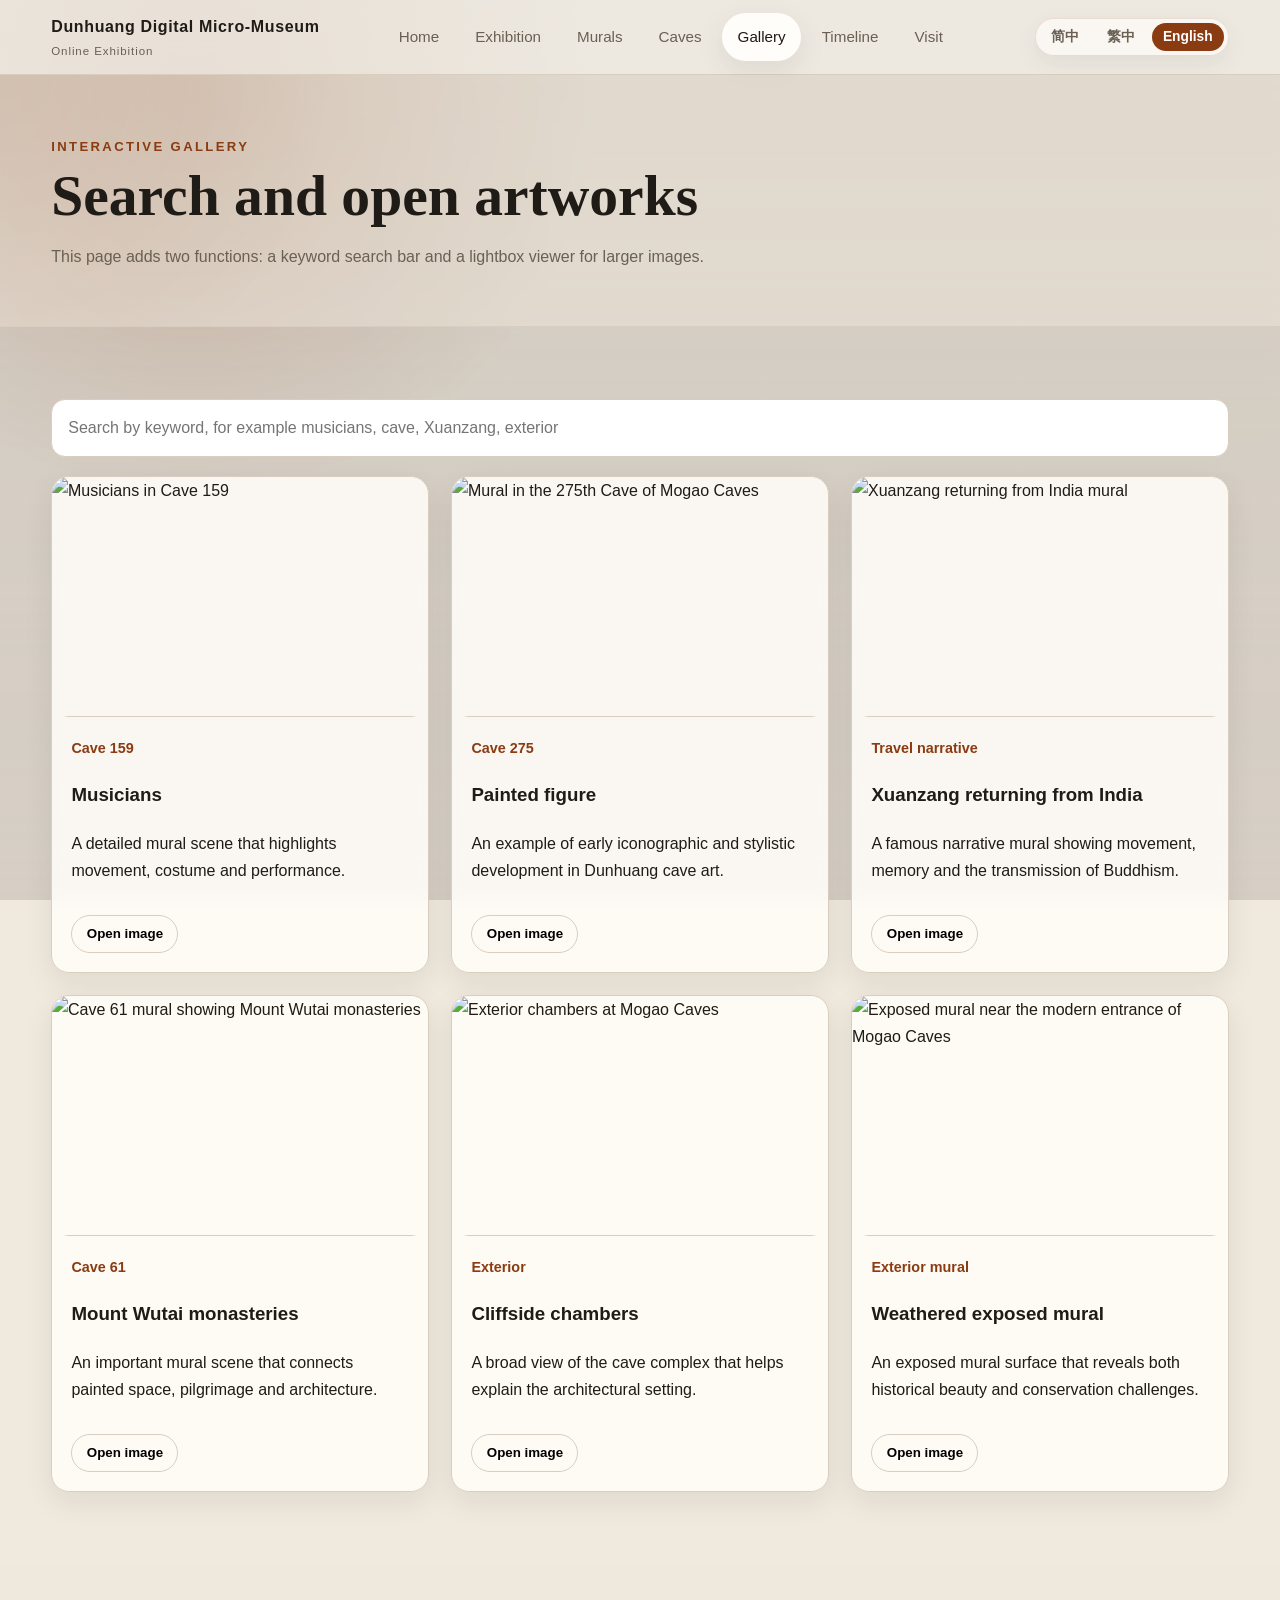
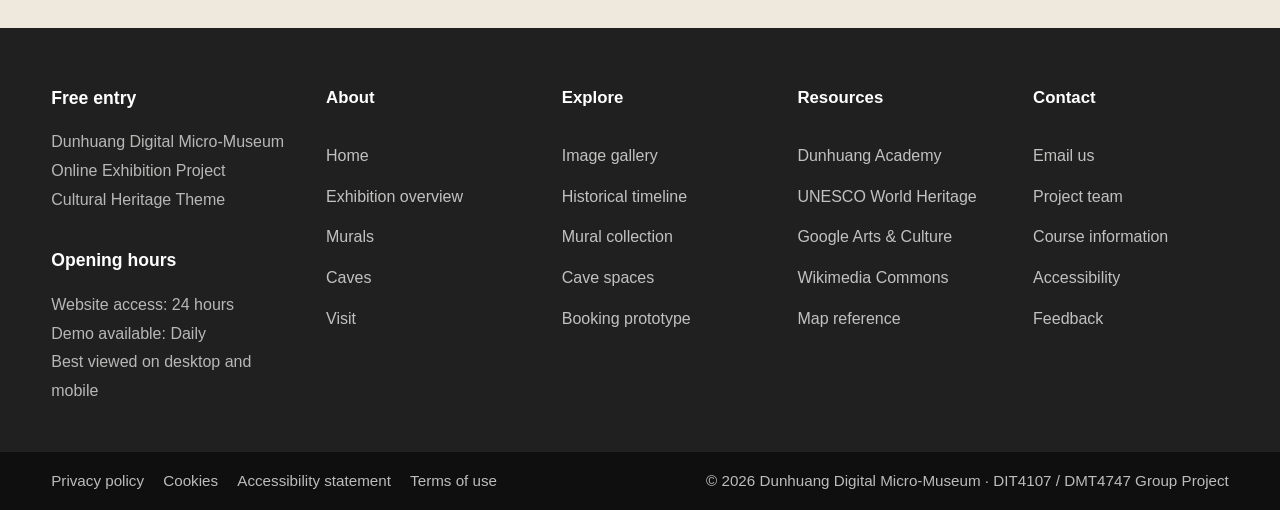
==== gallery.html @ 52dc7000 "Add files via upload" ====
<!DOCTYPE html>
<html lang="en">
<head>
  <meta charset="UTF-8">
  <meta name="viewport" content="width=device-width, initial-scale=1.0">
  <title>Gallery | Dunhuang Digital Micro-Museum</title>
  <meta name="description" content="Searchable Dunhuang image gallery with lightbox viewer.">
  <link rel="stylesheet" href="styles.css">
</head>
<body class="page-gallery page-blur-bg">
  <header class="site-header"><div class="container header-inner"><a class="brand" href="index.html">Dunhuang Digital Micro-Museum<small>Online Exhibition</small></a><button class="nav-toggle" aria-label="Open menu">☰</button><nav class="site-nav" aria-label="Main navigation"><a href="index.html">Home</a><a href="exhibition.html">Exhibition</a><a href="murals.html">Murals</a><a href="caves.html">Caves</a><a href="gallery.html">Gallery</a><a href="timeline.html">Timeline</a><a href="visit.html">Visit</a></nav></div></header>

  <main>
    <section class="page-hero">
      <div class="container">
        <div class="kicker">Interactive Gallery</div>
        <h1>Search and open artworks</h1>
        <p>This page adds two functions: a keyword search bar and a lightbox viewer for larger images.</p>
      </div>
    </section>

    <section class="section">
      <div class="container">
        <div class="search-bar reveal">
          <input id="gallery-search" type="text" placeholder="Search by keyword, for example musicians, cave, Xuanzang, exterior">
        </div>

        <div class="gallery-grid">
          <article class="gallery-item reveal" data-search="musicians cave 159 mural painting music figures dunhuang">
            <img class="real-photo" src="https://commons.wikimedia.org/wiki/Special:FilePath/Mogao%20Caves,%20cave%20159%20musicians.jpg" alt="Musicians in Cave 159">
            <div class="gallery-body">
              <div class="gallery-meta">Cave 159</div>
              <h3>Musicians</h3>
              <p>A detailed mural scene that highlights movement, costume and performance.</p>
              <button class="small-btn" data-modal-img="https://commons.wikimedia.org/wiki/Special:FilePath/Mogao%20Caves,%20cave%20159%20musicians.jpg" data-modal-alt="Musicians in Mogao Cave 159" data-modal-caption="Mogao Caves, Cave 159 musicians">Open image</button>
            </div>
          </article>

          <article class="gallery-item reveal" data-search="275 cave mural painting colour figure dunhuang">
            <img class="real-photo" src="https://commons.wikimedia.org/wiki/Special:FilePath/Mural%20in%20275th%20Cave%20of%20Mogao%20Caves.png" alt="Mural in the 275th Cave of Mogao Caves">
            <div class="gallery-body">
              <div class="gallery-meta">Cave 275</div>
              <h3>Painted figure</h3>
              <p>An example of early iconographic and stylistic development in Dunhuang cave art.</p>
              <button class="small-btn" data-modal-img="https://commons.wikimedia.org/wiki/Special:FilePath/Mural%20in%20275th%20Cave%20of%20Mogao%20Caves.png" data-modal-alt="Mural in the 275th Cave of Mogao Caves" data-modal-caption="Mural in the 275th Cave of Mogao Caves">Open image</button>
            </div>
          </article>

          <article class="gallery-item reveal" data-search="xuanzang travel india cave mural story dunhuang">
            <img class="real-photo" src="https://commons.wikimedia.org/wiki/Special:FilePath/Eighth%20century%20Dunhuang%20cave%20mural%20depicting%20Xuanzang%20returning%20from%20India.jpg" alt="Xuanzang returning from India mural">
            <div class="gallery-body">
              <div class="gallery-meta">Travel narrative</div>
              <h3>Xuanzang returning from India</h3>
              <p>A famous narrative mural showing movement, memory and the transmission of Buddhism.</p>
              <button class="small-btn" data-modal-img="https://commons.wikimedia.org/wiki/Special:FilePath/Eighth%20century%20Dunhuang%20cave%20mural%20depicting%20Xuanzang%20returning%20from%20India.jpg" data-modal-alt="Eighth-century Dunhuang cave mural depicting Xuanzang returning from India" data-modal-caption="Eighth-century mural of Xuanzang returning from India">Open image</button>
            </div>
          </article>

          <article class="gallery-item reveal" data-search="cave 61 wutai monasteries architecture mount wutai">
            <img class="real-photo" src="https://commons.wikimedia.org/wiki/Special:FilePath/Mogao%20Cave%2061,%20painting%20of%20Mount%20Wutai%20monasteries.jpg" alt="Cave 61 mural showing Mount Wutai monasteries">
            <div class="gallery-body">
              <div class="gallery-meta">Cave 61</div>
              <h3>Mount Wutai monasteries</h3>
              <p>An important mural scene that connects painted space, pilgrimage and architecture.</p>
              <button class="small-btn" data-modal-img="https://commons.wikimedia.org/wiki/Special:FilePath/Mogao%20Cave%2061,%20painting%20of%20Mount%20Wutai%20monasteries.jpg" data-modal-alt="Mogao Cave 61 painting of Mount Wutai monasteries" data-modal-caption="Cave 61 mural: Mount Wutai monasteries">Open image</button>
            </div>
          </article>

          <article class="gallery-item reveal" data-search="exterior cliff chambers facade mogao caves">
            <img class="real-photo" src="https://commons.wikimedia.org/wiki/Special:FilePath/Mogao%20Caves%20Exterior%20And%20Chambers.jpeg" alt="Exterior chambers at Mogao Caves">
            <div class="gallery-body">
              <div class="gallery-meta">Exterior</div>
              <h3>Cliffside chambers</h3>
              <p>A broad view of the cave complex that helps explain the architectural setting.</p>
              <button class="small-btn" data-modal-img="https://commons.wikimedia.org/wiki/Special:FilePath/Mogao%20Caves%20Exterior%20And%20Chambers.jpeg" data-modal-alt="Mogao Caves Exterior And Chambers" data-modal-caption="Mogao Caves exterior and chambers">Open image</button>
            </div>
          </article>

          <article class="gallery-item reveal" data-search="exposed mural exterior weathered painting entrance">
            <img class="real-photo" src="https://commons.wikimedia.org/wiki/Special:FilePath/Mural%20-%20Mogao%20Caves,%20Dunhuang.jpg" alt="Exposed mural near the modern entrance of Mogao Caves">
            <div class="gallery-body">
              <div class="gallery-meta">Exterior mural</div>
              <h3>Weathered exposed mural</h3>
              <p>An exposed mural surface that reveals both historical beauty and conservation challenges.</p>
              <button class="small-btn" data-modal-img="https://commons.wikimedia.org/wiki/Special:FilePath/Mural%20-%20Mogao%20Caves,%20Dunhuang.jpg" data-modal-alt="Exposed mural near the modern entrance of Mogao Caves" data-modal-caption="Exposed mural near the modern entrance">Open image</button>
            </div>
          </article>
        </div>
      </div>
    </section>
  </main>

  <div class="lightbox" id="lightbox">
    <button class="lightbox-close" id="lightbox-close" aria-label="Close image">×</button>
    <div class="lightbox-inner">
      <img id="lightbox-img" src="" alt="Expanded artwork view">
      <div class="lightbox-caption" id="lightbox-caption"></div>
    </div>
  </div>

  <footer class="mega-footer"><div class="container mega-footer-grid"><div class="footer-info"><div class="footer-block"><h3>Free entry</h3><p>Dunhuang Digital Micro-Museum<br>Online Exhibition Project<br>Cultural Heritage Theme</p></div><div class="footer-block"><h3>Opening hours</h3><p>Website access: 24 hours<br>Demo available: Daily<br>Best viewed on desktop and mobile</p></div></div><div class="footer-column"><h4>About</h4><a href="index.html">Home</a><a href="exhibition.html">Exhibition overview</a><a href="murals.html">Murals</a><a href="caves.html">Caves</a><a href="visit.html">Visit</a></div><div class="footer-column"><h4>Explore</h4><a href="gallery.html">Image gallery</a><a href="timeline.html">Historical timeline</a><a href="murals.html">Mural collection</a><a href="caves.html">Cave spaces</a><a href="visit.html">Booking prototype</a></div><div class="footer-column"><h4>Resources</h4><a href="https://www.dha.ac.cn/" target="_blank" rel="noopener">Dunhuang Academy</a><a href="https://whc.unesco.org/en/list/440/" target="_blank" rel="noopener">UNESCO World Heritage</a><a href="https://artsandculture.google.com/" target="_blank" rel="noopener">Google Arts &amp; Culture</a><a href="https://commons.wikimedia.org/wiki/Mogao_Caves" target="_blank" rel="noopener">Wikimedia Commons</a><a href="https://www.google.com/maps" target="_blank" rel="noopener">Map reference</a></div><div class="footer-column"><h4>Contact</h4><a href="mailto:yourname@example.com">Email us</a><a href="#">Project team</a><a href="#">Course information</a><a href="#">Accessibility</a><a href="#">Feedback</a></div></div><div class="footer-bottom"><div class="container footer-bottom-inner"><div class="footer-bottom-links"><a href="#">Privacy policy</a><a href="#">Cookies</a><a href="#">Accessibility statement</a><a href="#">Terms of use</a></div><p>© 2026 Dunhuang Digital Micro-Museum · DIT4107 / DMT4747 Group Project</p></div></div></footer>

  <script src="main.js"></script>
</body>
</html>
---- styles.css ----
:root {
  --bg: #f5f1ea;
  --bg-soft: #efe8dc;
  --paper: #fffdf9;
  --text: #1f1b16;
  --muted: #6a6054;
  --line: #d8cdbf;
  --accent: #8a3b12;
  --accent-dark: #5e240b;
  --shadow: 0 10px 30px rgba(31, 27, 22, 0.08);
  --radius: 18px;
  --max: 1240px;
}

* { box-sizing: border-box; }
html { scroll-behavior: smooth; }
body {
  margin: 0;
  font-family: "Segoe UI", Arial, sans-serif;
  background: var(--bg);
  color: var(--text);
  line-height: 1.7;
}
img { max-width: 100%; display: block; }
a { color: inherit; text-decoration: none; }
.container { width: min(92%, var(--max)); margin: 0 auto; }
.kicker {
  text-transform: uppercase;
  letter-spacing: 0.18em;
  font-size: 0.82rem;
  color: var(--accent);
  font-weight: 700;
}
.section-title {
  margin: 0.4rem 0 1rem;
  font-size: clamp(1.8rem, 3.2vw, 2.8rem);
  line-height: 1.15;
  font-family: Georgia, "Times New Roman", serif;
}
.section-text { color: var(--muted); max-width: 760px; }

.site-header {
  position: sticky; top: 0; z-index: 1000;
  background: rgba(245, 241, 234, 0.94);
  backdrop-filter: blur(10px);
  border-bottom: 1px solid var(--line);
}
.header-inner {
  min-height: 74px; display: flex; align-items: center; justify-content: space-between; gap: 1rem;
}
.brand { font-weight: 700; letter-spacing: 0.04em; }
.brand small {
  display: block; color: var(--muted); font-weight: 500; letter-spacing: 0.08em; font-size: 0.72rem; margin-top: 0.1rem;
}
.nav-toggle {
  display: none; background: var(--paper); border: 1px solid var(--line); border-radius: 10px; padding: 0.6rem 0.75rem; cursor: pointer;
}
.site-nav { display: flex; align-items: center; gap: 0.35rem; flex-wrap: wrap; }
.site-nav a {
  padding: 0.72rem 0.95rem; border-radius: 999px; color: var(--muted); transition: 0.25s ease; font-size: 0.95rem;
}
.site-nav a:hover,
.site-nav a:focus,
.site-nav a.active { background: var(--paper); color: var(--text); box-shadow: var(--shadow); }

.hero {
  padding: 4.6rem 0 4rem;
  background: radial-gradient(circle at top right, rgba(138, 59, 18, 0.12), transparent 24%), linear-gradient(135deg, #f8f4ed 0%, #efe3d1 45%, #e5d2bf 100%);
  border-bottom: 1px solid var(--line);
}
.hero-grid { display: grid; grid-template-columns: 1.1fr 0.9fr; gap: 2rem; align-items: center; }
.hero-copy h1 {
  margin: 0.6rem 0 1rem; font-size: clamp(2.4rem, 5vw, 4.1rem); line-height: 1.02; font-family: Georgia, "Times New Roman", serif;
}
.hero-copy p { color: var(--muted); max-width: 700px; font-size: 1.06rem; }
.hero-actions { display: flex; flex-wrap: wrap; gap: 1rem; margin-top: 2rem; }
.btn {
  display: inline-flex; align-items: center; justify-content: center; padding: 0.92rem 1.35rem; border-radius: 999px; font-weight: 700; border: 1px solid transparent; transition: 0.25s ease; cursor: pointer;
}
.btn-primary { background: var(--accent); color: #fff; }
.btn-primary:hover, .btn-primary:focus { background: var(--accent-dark); transform: translateY(-2px); }
.btn-secondary { background: transparent; border-color: var(--text); }
.btn-secondary:hover, .btn-secondary:focus { background: var(--text); color: #fff; }
.hero-media {
  display: grid; gap: 1rem;
}
.hero-photo-card {
  background: var(--paper); border: 1px solid var(--line); border-radius: 24px; overflow: hidden; box-shadow: var(--shadow);
}
.hero-photo-card img { width: 100%; height: 460px; object-fit: cover; }
.hero-caption {
  padding: 0.95rem 1.1rem; color: var(--muted); font-size: 0.95rem; border-top: 1px solid var(--line);
}
.hero-mini-grid { display: grid; grid-template-columns: 1fr 1fr; gap: 1rem; }
.hero-mini-grid img { width: 100%; height: 160px; object-fit: cover; border-radius: 18px; border: 1px solid var(--line); box-shadow: var(--shadow); }

.page-hero {
  padding: 3.8rem 0 2.5rem;
  background: radial-gradient(circle at top left, rgba(138, 59, 18, 0.08), transparent 22%), var(--bg-soft);
  border-bottom: 1px solid var(--line);
}
.page-hero h1 {
  margin: 0.4rem 0 0.8rem; font-size: clamp(2.2rem, 4.6vw, 3.6rem); font-family: Georgia, "Times New Roman", serif; line-height: 1.08;
}
.page-hero p { max-width: 760px; color: var(--muted); }

.section { padding: 4.5rem 0; }
.card-grid { display: grid; grid-template-columns: repeat(3, 1fr); gap: 1.4rem; margin-top: 2rem; }
.museum-card {
  background: var(--paper); border: 1px solid var(--line); border-radius: var(--radius); overflow: hidden; box-shadow: var(--shadow); transition: 0.25s ease;
}
.museum-card:hover, .museum-card:focus-within { transform: translateY(-6px); }
.card-body { padding: 1.35rem; }
.card-body h3 { margin: 0 0 0.5rem; font-size: 1.3rem; font-family: Georgia, "Times New Roman", serif; }
.card-body p { margin: 0 0 1rem; color: var(--muted); }
.card-link { color: var(--accent); font-weight: 700; }
.real-photo {
  width: 100%; height: 240px; object-fit: cover; border-bottom: 1px solid var(--line);
}
.real-photo.tall { height: 320px; }

.editorial-grid { display: grid; grid-template-columns: 1fr 1fr; gap: 2rem; align-items: start; }
.panel {
  background: var(--paper); border: 1px solid var(--line); border-radius: var(--radius); padding: 1.5rem; box-shadow: var(--shadow);
}
.panel ul { margin: 1rem 0 0; padding-left: 1.1rem; }
.panel li { margin-bottom: 0.7rem; color: var(--muted); }
.panel-center {
  max-width: 900px;
  margin: 0 auto;
  text-align: center;
  padding: 2rem 2.5rem;
}

.panel-center .section-text {
  margin: 0 auto;
  max-width: 700px;
}
.feature-list { display: grid; grid-template-columns: repeat(2, 1fr); gap: 1rem; margin-top: 1.5rem; }
.feature-item { background: var(--paper); border: 1px solid var(--line); border-radius: 16px; padding: 1.2rem; }
.feature-item strong { display: block; margin-bottom: 0.4rem; }

.filter-bar, .tab-bar {
  display: flex; flex-wrap: wrap; gap: 0.8rem; margin: 1.2rem 0 2rem;
}
.filter-btn, .tab-btn {
  padding: 0.7rem 1rem; border-radius: 999px; border: 1px solid var(--line); background: var(--paper); cursor: pointer; font-weight: 700; transition: 0.25s ease;
}
.filter-btn:hover, .filter-btn:focus, .filter-btn.active,
.tab-btn:hover, .tab-btn:focus, .tab-btn.active {
  background: var(--accent); color: #fff; border-color: var(--accent);
}
.gallery-grid {
  display: grid; grid-template-columns: repeat(3, 1fr); gap: 1.4rem;
}
.gallery-item {
  background: var(--paper); border: 1px solid var(--line); border-radius: var(--radius); overflow: hidden; box-shadow: var(--shadow); transition: 0.25s ease;
}
.gallery-item.hide { display: none; }
.gallery-body { padding: 1.2rem; }
.gallery-meta { font-size: 0.9rem; color: var(--accent); font-weight: 700; }
.image-credit {
  margin-top: 0.7rem; font-size: 0.85rem; color: var(--muted);
}
.small-btn {
  display: inline-flex; margin-top: 0.9rem; padding: 0.65rem 0.9rem; border-radius: 999px; border: 1px solid var(--line); font-weight: 700; background: transparent; cursor: pointer;
}
.small-btn:hover, .small-btn:focus { background: var(--accent); color: #fff; border-color: var(--accent); }

.timeline {
  position: relative; margin-top: 2rem; padding-left: 1.5rem;
}
.timeline::before {
  content: ""; position: absolute; left: 0.35rem; top: 0; bottom: 0; width: 2px; background: var(--line);
}
.timeline-item {
  position: relative; margin-bottom: 1.5rem; background: var(--paper); border: 1px solid var(--line); border-radius: 16px; padding: 1rem 1rem 1rem 1.2rem; box-shadow: var(--shadow);
}
.timeline-item::before {
  content: ""; position: absolute; left: -1.42rem; top: 1.1rem; width: 14px; height: 14px; border-radius: 50%; background: var(--accent); border: 3px solid var(--bg);
}
.timeline-item h3 { margin: 0 0 0.45rem; font-size: 1.2rem; }
.timeline-item p { margin: 0; color: var(--muted); }
.timeline-card.hide { display: none; }

.schedule-grid { display: grid; grid-template-columns: repeat(2, 1fr); gap: 1.2rem; margin-top: 1.5rem; }
.schedule-card {
  background: var(--paper); border: 1px solid var(--line); border-radius: 18px; padding: 1.2rem; box-shadow: var(--shadow);
}
.schedule-card h3 { margin-top: 0; margin-bottom: 0.45rem; }
.schedule-card p { margin: 0.35rem 0; color: var(--muted); }

.visit-layout { display: grid; grid-template-columns: 1fr 1fr; gap: 1.5rem; margin-top: 2rem; }
.form-card, .info-card {
  background: var(--paper); border: 1px solid var(--line); border-radius: 20px; padding: 1.5rem; box-shadow: var(--shadow);
}
.form-grid { display: grid; gap: 1rem; }
.form-row { display: grid; gap: 0.45rem; }
.form-row label { font-weight: 700; }
.form-row input, .form-row select, .form-row textarea {
  width: 100%; padding: 0.9rem 1rem; border: 1px solid var(--line); border-radius: 14px; background: #fff; font: inherit;
}
.form-row input:focus, .form-row select:focus, .form-row textarea:focus {
  outline: none; border-color: var(--accent); box-shadow: 0 0 0 3px rgba(138, 59, 18, 0.12);
}
.form-note { font-size: 0.92rem; color: var(--muted); }
.form-status {
  margin-top: 1rem; padding: 0.85rem 1rem; border-radius: 14px; display: none;
}
.form-status.show { display: block; background: #efe9df; color: var(--accent-dark); border: 1px solid var(--line); }
.sub-panel {
  margin-top: 1.5rem; padding: 1rem 1.1rem; border-radius: 16px; background: var(--bg-soft); border: 1px solid var(--line);
}
.sub-panel h3 { margin-top: 0; margin-bottom: 0.5rem; font-family: Georgia, "Times New Roman", serif; }
.sub-panel p { margin: 0; color: var(--muted); }

.search-bar {
  display: flex; gap: 0.8rem; margin-bottom: 1.2rem; flex-wrap: wrap;
}
.search-bar input {
  flex: 1 1 260px; padding: 0.9rem 1rem; border: 1px solid var(--line); border-radius: 14px; background: #fff; font: inherit;
}
.search-bar input:focus {
  outline: none; border-color: var(--accent); box-shadow: 0 0 0 3px rgba(138, 59, 18, 0.12);
}

.lightbox {
  position: fixed; inset: 0; background: rgba(15, 15, 15, 0.88); display: none; align-items: center; justify-content: center; padding: 2rem; z-index: 2000;
}
.lightbox.show { display: flex; }
.lightbox-inner {
  max-width: 980px; width: 100%; background: #111; border-radius: 18px; overflow: hidden; box-shadow: 0 24px 60px rgba(0,0,0,0.35);
}
.lightbox img { width: 100%; max-height: 70vh; object-fit: contain; background: #111; }
.lightbox-caption {
  padding: 1rem 1.2rem; color: rgba(255,255,255,0.86); background: #181818;
}
.lightbox-close {
  position: absolute; top: 1rem; right: 1rem; border: 0; background: #fff; color: #111; width: 42px; height: 42px; border-radius: 50%; font-size: 1.2rem; cursor: pointer;
}

.reveal { opacity: 0; transform: translateY(30px); transition: 0.7s ease; }
.reveal.show { opacity: 1; transform: translateY(0); }
@keyframes floatCard { 0%,100% { transform: translateY(0); } 50% { transform: translateY(-8px); } }

.mega-footer {
  margin-top: 4rem; background: #181818; color: #f4f1ea;
}
.mega-footer a { color: rgba(255, 255, 255, 0.72); text-decoration: none; transition: 0.25s ease; }
.mega-footer a:hover, .mega-footer a:focus { color: #ffffff; }
.mega-footer-grid {
  display: grid; grid-template-columns: 1.2fr 1fr 1fr 1fr 1fr; gap: 2.5rem; padding: 3.5rem 0 2.8rem;
}
.footer-info { display: grid; gap: 2rem; }
.footer-block h3 { margin: 0 0 0.9rem; font-size: 1.1rem; color: #ffffff; font-weight: 700; }
.footer-block p { margin: 0; color: rgba(255, 255, 255, 0.68); line-height: 1.8; }
.footer-column h4 { margin: 0 0 1rem; font-size: 1.05rem; color: #ffffff; font-weight: 700; }
.footer-column { display: flex; flex-direction: column; gap: 0.85rem; }
.footer-bottom { border-top: 1px solid rgba(255, 255, 255, 0.08); background: #0f0f0f; }
.footer-bottom-inner { display: flex; justify-content: space-between; align-items: center; gap: 1rem; padding: 1rem 0; flex-wrap: wrap; }
.footer-bottom-links { display: flex; flex-wrap: wrap; gap: 1.2rem; }
.footer-bottom-links a, .footer-bottom p { color: rgba(255, 255, 255, 0.72); font-size: 0.95rem; }
.footer-bottom p { margin: 0; }

@media (max-width: 1100px) {
  .mega-footer-grid,
  .hero-grid,
  .editorial-grid,
  .visit-layout,
  .schedule-grid,
  .card-grid,
  .gallery-grid,
  .feature-list,
  .hero-mini-grid {
    grid-template-columns: 1fr;
  }
}

@media (max-width: 760px) {
  .nav-toggle { display: inline-flex; }
  .site-nav {
    position: absolute; top: 74px; left: 4%; right: 4%; display: none; flex-direction: column; align-items: stretch; padding: 0.8rem; background: var(--paper); border: 1px solid var(--line); border-radius: 18px; box-shadow: var(--shadow);
  }
  .site-nav.open { display: flex; }
  .site-nav a { border-radius: 12px; }
  .hero-copy h1 { font-size: 2.6rem; }
  .section { padding: 3.5rem 0; }
}

@media (max-width: 680px) {
  .mega-footer-grid { grid-template-columns: 1fr; gap: 2rem; }
  .footer-bottom-inner { flex-direction: column; align-items: flex-start; }
}
.showcase-dark {
  background: #050505;
  color: #fff;
  border-top: 1px solid rgba(255,255,255,0.08);
  border-bottom: 1px solid rgba(255,255,255,0.08);
}

.showcase-header {
  display: flex;
  justify-content: space-between;
  align-items: end;
  gap: 1rem;
  margin-bottom: 1.6rem;
}

.showcase-header h2 {
  margin: 0;
  font-size: clamp(2rem, 4vw, 3.2rem);
  line-height: 1.05;
  color: #fff;
  font-family: Georgia, "Times New Roman", serif;
}

.showcase-header a {
  color: rgba(255,255,255,0.88);
  font-weight: 700;
}

.bm-feature-stack {
  display: grid;
  gap: 1.25rem;
}

.bm-small-row {
  display: grid;
  grid-template-columns: 1fr 1fr;
  gap: 1.25rem;
}

.bm-card {
  display: grid;
  overflow: hidden;
  border: 1px solid rgba(255,255,255,0.12);
  background: #111;
  box-shadow: 0 20px 40px rgba(0,0,0,0.22);
}

.bm-card-large {
  grid-template-columns: 1.05fr 0.95fr;
  min-height: 360px;
}

.bm-card-small {
  grid-template-columns: 0.92fr 1.08fr;
  min-height: 240px;
}

.bm-card-copy {
  position: relative;
  padding: 2rem;
  display: flex;
  flex-direction: column;
  justify-content: space-between;
  gap: 1rem;
  background: linear-gradient(135deg, #b79261 0%, #c59f6a 100%);
  color: #171412;
  transition: background 0.35s ease, color 0.35s ease;
}

.bm-copy-dark {
  background: linear-gradient(135deg, #171717 0%, #202020 100%);
  color: #f2eee8;
}

.bm-card:hover .bm-card-copy,
.bm-card:focus-within .bm-card-copy {
  background: linear-gradient(135deg, #151515 0%, #232323 100%);
  color: #ecd7b8;
}

.bm-card-type {
  margin-bottom: 0.9rem;
  font-size: 0.8rem;
  letter-spacing: 0.14em;
  text-transform: uppercase;
  font-weight: 700;
}

.bm-card-title {
  margin: 0;
  font-size: clamp(1.8rem, 3.2vw, 3rem);
  line-height: 1.02;
  font-family: Georgia, "Times New Roman", serif;
}

.bm-card-small .bm-card-title {
  font-size: clamp(1.45rem, 2.4vw, 2.1rem);
}

.bm-card-copy p {
  margin: 0.95rem 0 0;
  max-width: 34rem;
  line-height: 1.7;
}

.bm-card-bottom {
  display: flex;
  justify-content: flex-start;
  align-items: end;
  gap: 1rem;
}

.bm-card-link {
  font-weight: 700;
}


.bm-card-image {
  position: relative;
  overflow: hidden;
  min-height: 100%;
}

.bm-card-image::after {
  content: "";
  position: absolute;
  inset: 0;
  background: linear-gradient(90deg, rgba(0,0,0,0.18), transparent 22%);
  pointer-events: none;
}

.bm-card-image img {
  width: 100%;
  height: 100%;
  object-fit: cover;
  transition: transform 0.7s ease, filter 0.35s ease;
}

.bm-card:hover .bm-card-image img,
.bm-card:focus-within .bm-card-image img {
  transform: scale(1.02);
  filter: saturate(1.02) contrast(1.02);
}

@media (max-width: 1100px) {
  .bm-card-large,
  .bm-card-small,
  .bm-small-row {
    grid-template-columns: 1fr;
  }

  .bm-card-large,
  .bm-card-small {
    min-height: auto;
  }
}

@media (max-width: 760px) {
  .showcase-header {
    flex-direction: column;
    align-items: flex-start;
  }

  .bm-card-copy {
    padding: 1.4rem;
  }

  .bm-card-badge {
    min-width: 72px;
    min-height: 72px;
    font-size: 0.75rem;
  }
}
.photo-feature-card {
  background: var(--paper);
  border: 1px solid var(--line);
  border-radius: 26px;
  overflow: hidden;
  box-shadow: var(--shadow);
  transition: transform 0.3s ease, box-shadow 0.3s ease;
}

.photo-feature-card:hover,
.photo-feature-card:focus-within {
  transform: translateY(-6px);
  box-shadow: 0 18px 40px rgba(31, 27, 22, 0.12);
}

.photo-feature-image-wrap {
  overflow: hidden;
  background: #ddd;
}

.photo-feature-image {
  width: 100%;
  height: 480px;
  object-fit: cover;
  display: block;
  transition: transform 0.7s ease, filter 0.35s ease;
}

.photo-feature-card:hover .photo-feature-image,
.photo-feature-card:focus-within .photo-feature-image {
  transform: scale(1.02);
  filter: saturate(1.03) contrast(1.03);
}

.photo-feature-caption {
  padding: 1rem 1.2rem 1.25rem;
  color: var(--muted);
  font-size: 0.98rem;
}

.museum-card-photo {
  overflow: hidden;
}

.card-media-photo {
  position: relative;
  overflow: hidden;
  min-height: 280px;
  background: #ddd;
}

.card-media-photo::after {
  content: "";
  position: absolute;
  inset: 0;
  background: linear-gradient(180deg, transparent 0%, rgba(0,0,0,0.04) 100%);
  pointer-events: none;
}

.real-card-photo {
  width: 100%;
  height: 320px;
  object-fit: cover;
  display: block;
  transition: transform 0.7s ease, filter 0.35s ease;
}

.museum-card:hover .real-card-photo,
.museum-card:focus-within .real-card-photo {
  transform: scale(1.05);
  filter: saturate(1.03) contrast(1.03);
}

@media (max-width: 960px) {
  .photo-feature-image {
    height: 340px;
  }

  .real-card-photo {
    height: 260px;
  }
}

@media (max-width: 760px) {
  .photo-feature-image {
    height: 260px;
  }

  .real-card-photo {
    height: 220px;
  }
}
/* =========================
   Clear image background for each page
   Put this at the END of styles.css
   ========================= */

body.page-blur-bg {
  position: relative;
  min-height: 100vh;
  background-color: #efe8dc;
  overflow-x: hidden;
}

body.page-blur-bg::before {
  content: "";
  position: fixed;
  inset: 0;
  z-index: 0;
  background-image: var(--page-bg-image);
  background-size: cover;
  background-position: center;
  background-repeat: no-repeat;
  background-attachment: fixed;
  filter: blur(4px) saturate(1.16) contrast(1.08) brightness(0.74);
  transform: scale(1.025);
  opacity: 1;
  pointer-events: none;
}

body.page-blur-bg::after {
  content: "";
  position: fixed;
  inset: 0;
  z-index: 1;
  background:
    linear-gradient(rgba(60, 42, 28, 0.18), rgba(60, 42, 28, 0.18)),
    radial-gradient(circle at 15% 10%, rgba(138, 59, 18, 0.28), transparent 30%),
    linear-gradient(180deg, rgba(245, 241, 234, 0.45), rgba(245, 241, 234, 0.68));
  pointer-events: none;
}

body.page-home {
  --page-bg-image: url("https://commons.wikimedia.org/wiki/Special:FilePath/Mogao%20Caves%20Exterior%20And%20Chambers.jpeg");
}

body.page-exhibition {
  --page-bg-image: url("https://commons.wikimedia.org/wiki/Special:FilePath/Mogao%20Cave%2061,%20painting%20of%20Mount%20Wutai%20monasteries.jpg");
}

body.page-murals {
  --page-bg-image: url("https://commons.wikimedia.org/wiki/Special:FilePath/Mogao%20Caves,%20cave%20159%20musicians.jpg");
}

body.page-caves {
  --page-bg-image: url("https://commons.wikimedia.org/wiki/Special:FilePath/Mogao%20Caves%20Exterior%20And%20Chambers.jpeg");
}

body.page-gallery {
  --page-bg-image: url("https://commons.wikimedia.org/wiki/Special:FilePath/Mural%20in%20275th%20Cave%20of%20Mogao%20Caves.png");
}

body.page-timeline {
  --page-bg-image: url("https://commons.wikimedia.org/wiki/Special:FilePath/Eighth%20century%20Dunhuang%20cave%20mural%20depicting%20Xuanzang%20returning%20from%20India.jpg");
}

body.page-visit {
  --page-bg-image: url("https://commons.wikimedia.org/wiki/Special:FilePath/Mural%20-%20Mogao%20Caves,%20Dunhuang.jpg");
}

.site-header,
main,
.mega-footer {
  position: relative;
  z-index: 2;
}

.lightbox { z-index: 3000; }

.hero,
.page-hero {
  background:
    radial-gradient(circle at top left, rgba(138, 59, 18, 0.10), transparent 26%),
    rgba(239, 232, 220, 0.52) !important;
  backdrop-filter: blur(3px);
}

.section {
  background: rgba(245, 241, 234, 0.10);
}

.panel,
.museum-card,
.gallery-item,
.schedule-card,
.form-card,
.info-card,
.timeline-item,
.photo-feature-card,
.hero-photo-card,
.feature-item,
.sub-panel {
  background: rgba(255, 253, 249, 0.88);
  backdrop-filter: blur(6px);
}

.site-header {
  background: rgba(245, 241, 234, 0.78);
  backdrop-filter: blur(14px);
}

.mega-footer {
  background: rgba(24, 24, 24, 0.96);
}

@media (max-width: 760px) {
  body.page-blur-bg::before {
    background-attachment: scroll;
    filter: blur(3px) saturate(1.12) brightness(0.74);
    transform: scale(1.02);
  }
}

/* =========================
   Image zoom hover effect for all pages
   Added: every main content image can enlarge smoothly on hover
   ========================= */

main img:not(#lightbox-img) {
  transition: transform 0.55s ease, filter 0.35s ease, box-shadow 0.35s ease;
  transform-origin: center center;
  will-change: transform;
}

/* keep zoomed images neat inside card-style containers */
.hero-photo-card,
.museum-card,
.gallery-item,
.photo-feature-image-wrap,
.bm-card-image,
.card-media-photo {
  overflow: hidden;
}

/* Hero large image */
.hero-photo-card:hover img,
.hero-photo-card:focus-within img {
  transform: scale(1.08);
  filter: saturate(1.08) contrast(1.05);
}

/* Hero two small images */
.hero-mini-grid img:hover,
.hero-mini-grid img:focus {
  transform: scale(1.08);
  filter: saturate(1.08) contrast(1.05);
  box-shadow: 0 18px 38px rgba(31, 27, 22, 0.18);
}

/* Normal cards, mural cards, cave cards and timeline image cards */
.museum-card:hover > img.real-photo,
.museum-card:focus-within > img.real-photo,
.gallery-item:hover > img.real-photo,
.gallery-item:focus-within > img.real-photo {
  transform: scale(1.08);
  filter: saturate(1.08) contrast(1.05);
}

/* Exhibition feature cards */
.photo-feature-card:hover .photo-feature-image,
.photo-feature-card:focus-within .photo-feature-image {
  transform: scale(1.08);
  filter: saturate(1.08) contrast(1.05);
}

/* Homepage British-Museum-style feature cards */
.bm-card:hover .bm-card-image img,
.bm-card:focus-within .bm-card-image img {
  transform: scale(1.08);
  filter: saturate(1.08) contrast(1.05);
}

/* Cards that use the newer real-card-photo class */
.museum-card:hover .real-card-photo,
.museum-card:focus-within .real-card-photo,
.card-media-photo:hover .real-card-photo,
.card-media-photo:focus-within .real-card-photo {
  transform: scale(1.08);
  filter: saturate(1.08) contrast(1.05);
}

/* Large standalone images inside panels */
.panel:hover img.real-photo,
.panel:focus-within img.real-photo {
  transform: scale(1.05);
  filter: saturate(1.06) contrast(1.04);
}

/* Lightbox image should stay stable */
.lightbox img,
.lightbox img:hover {
  transform: none !important;
  filter: none !important;
}

@media (prefers-reduced-motion: reduce) {
  main img:not(#lightbox-img),
  .hero-photo-card:hover img,
  .hero-mini-grid img:hover,
  .museum-card:hover > img.real-photo,
  .gallery-item:hover > img.real-photo,
  .photo-feature-card:hover .photo-feature-image,
  .bm-card:hover .bm-card-image img,
  .museum-card:hover .real-card-photo,
  .panel:hover img.real-photo {
    transition: none;
    transform: none;
  }
}


/* =========================
   Lightbox bug fix
   Keep Open image viewer centered on top of the page
   ========================= */
.lightbox {
  position: fixed !important;
  inset: 0 !important;
  z-index: 9999 !important;
  display: none;
  align-items: center;
  justify-content: center;
  padding: 2rem;
  background: rgba(15, 15, 15, 0.88);
}

.lightbox.show {
  display: flex !important;
}

.lightbox-inner {
  max-width: min(980px, 92vw);
  width: 100%;
  max-height: 88vh;
  overflow: hidden;
  border-radius: 18px;
  background: #111;
  box-shadow: 0 24px 60px rgba(0, 0, 0, 0.45);
}

.lightbox img {
  display: block;
  width: 100%;
  max-height: 74vh;
  object-fit: contain;
  background: #111;
}

.lightbox-close {
  position: fixed !important;
  top: 1.2rem;
  right: 1.2rem;
  z-index: 10000;
}

@media (max-width: 760px) {
  .lightbox {
    padding: 1rem;
  }

  .lightbox-inner {
    max-width: 94vw;
  }

  .lightbox img {
    max-height: 70vh;
  }
}

/* =========================
   Universal Open Image + Language Switcher
   ========================= */
.language-switcher {
  display: flex;
  align-items: center;
  gap: 0.35rem;
  margin-left: 0.8rem;
  padding: 0.25rem;
  border: 1px solid rgba(138, 59, 18, 0.14);
  border-radius: 999px;
  background: rgba(255, 253, 249, 0.72);
  box-shadow: 0 8px 24px rgba(31, 27, 22, 0.06);
}

.language-switcher button {
  border: 0;
  background: transparent;
  color: var(--muted);
  padding: 0.45rem 0.7rem;
  border-radius: 999px;
  cursor: pointer;
  font: inherit;
  font-size: 0.86rem;
  font-weight: 700;
  line-height: 1;
  transition: 0.2s ease;
}

.language-switcher button:hover,
.language-switcher button:focus {
  color: var(--accent);
  outline: none;
  background: rgba(138, 59, 18, 0.08);
}

.language-switcher button.active {
  color: #fff;
  background: var(--accent);
}

.image-open-wrap {
  position: relative;
  display: block;
  overflow: hidden;
  cursor: zoom-in;
  border-radius: inherit;
}

.hero-mini-grid .image-open-wrap {
  border-radius: 18px;
}

.panel .image-open-wrap {
  border-radius: 14px;
}

.image-open-wrap img {
  width: 100%;
}

.image-open-wrap:hover img,
.image-open-wrap:focus img,
.image-open-wrap:focus-within img {
  transform: scale(1.08);
  filter: saturate(1.08) contrast(1.05);
}

.image-open-wrap:focus {
  outline: 3px solid rgba(138, 59, 18, 0.35);
  outline-offset: 3px;
}

.image-open-badge {
  position: absolute;
  right: 0.75rem;
  bottom: 0.75rem;
  z-index: 4;
  display: inline-flex;
  align-items: center;
  justify-content: center;
  padding: 0.45rem 0.75rem;
  border-radius: 999px;
  background: rgba(255, 253, 249, 0.94);
  color: var(--accent-dark);
  border: 1px solid rgba(216, 205, 191, 0.9);
  box-shadow: 0 8px 22px rgba(31, 27, 22, 0.14);
  font-size: 0.78rem;
  font-weight: 800;
  line-height: 1;
  opacity: 0;
  transform: translateY(8px);
  transition: 0.25s ease;
  pointer-events: none;
}

.image-open-wrap:hover .image-open-badge,
.image-open-wrap:focus .image-open-badge,
.image-open-wrap:focus-within .image-open-badge {
  opacity: 1;
  transform: translateY(0);
}

.bm-card-image .image-open-wrap,
.bm-card-image .image-open-wrap img,
.card-media-photo .image-open-wrap,
.card-media-photo .image-open-wrap img,
.photo-feature-image-wrap .image-open-wrap,
.photo-feature-image-wrap .image-open-wrap img {
  width: 100%;
  height: 100%;
}

.lightbox-caption {
  min-height: 3.3rem;
}

body[data-language="zh-Hans"],
body[data-language="zh-Hant"] {
  font-family: "Microsoft YaHei", "PingFang SC", "Noto Sans CJK SC", "Segoe UI", Arial, sans-serif;
}

body[data-language="zh-Hans"] h1,
body[data-language="zh-Hans"] h2,
body[data-language="zh-Hans"] h3,
body[data-language="zh-Hant"] h1,
body[data-language="zh-Hant"] h2,
body[data-language="zh-Hant"] h3 {
  font-family: "Microsoft YaHei", "PingFang SC", "Noto Sans CJK SC", Georgia, serif;
  letter-spacing: 0.01em;
}

@media (max-width: 920px) {
  .language-switcher {
    width: 100%;
    justify-content: center;
    margin: 0.7rem 0 0;
    order: 4;
  }
}

@media (max-width: 760px) {
  .image-open-badge {
    opacity: 1;
    transform: none;
    right: 0.55rem;
    bottom: 0.55rem;
    font-size: 0.72rem;
  }
}
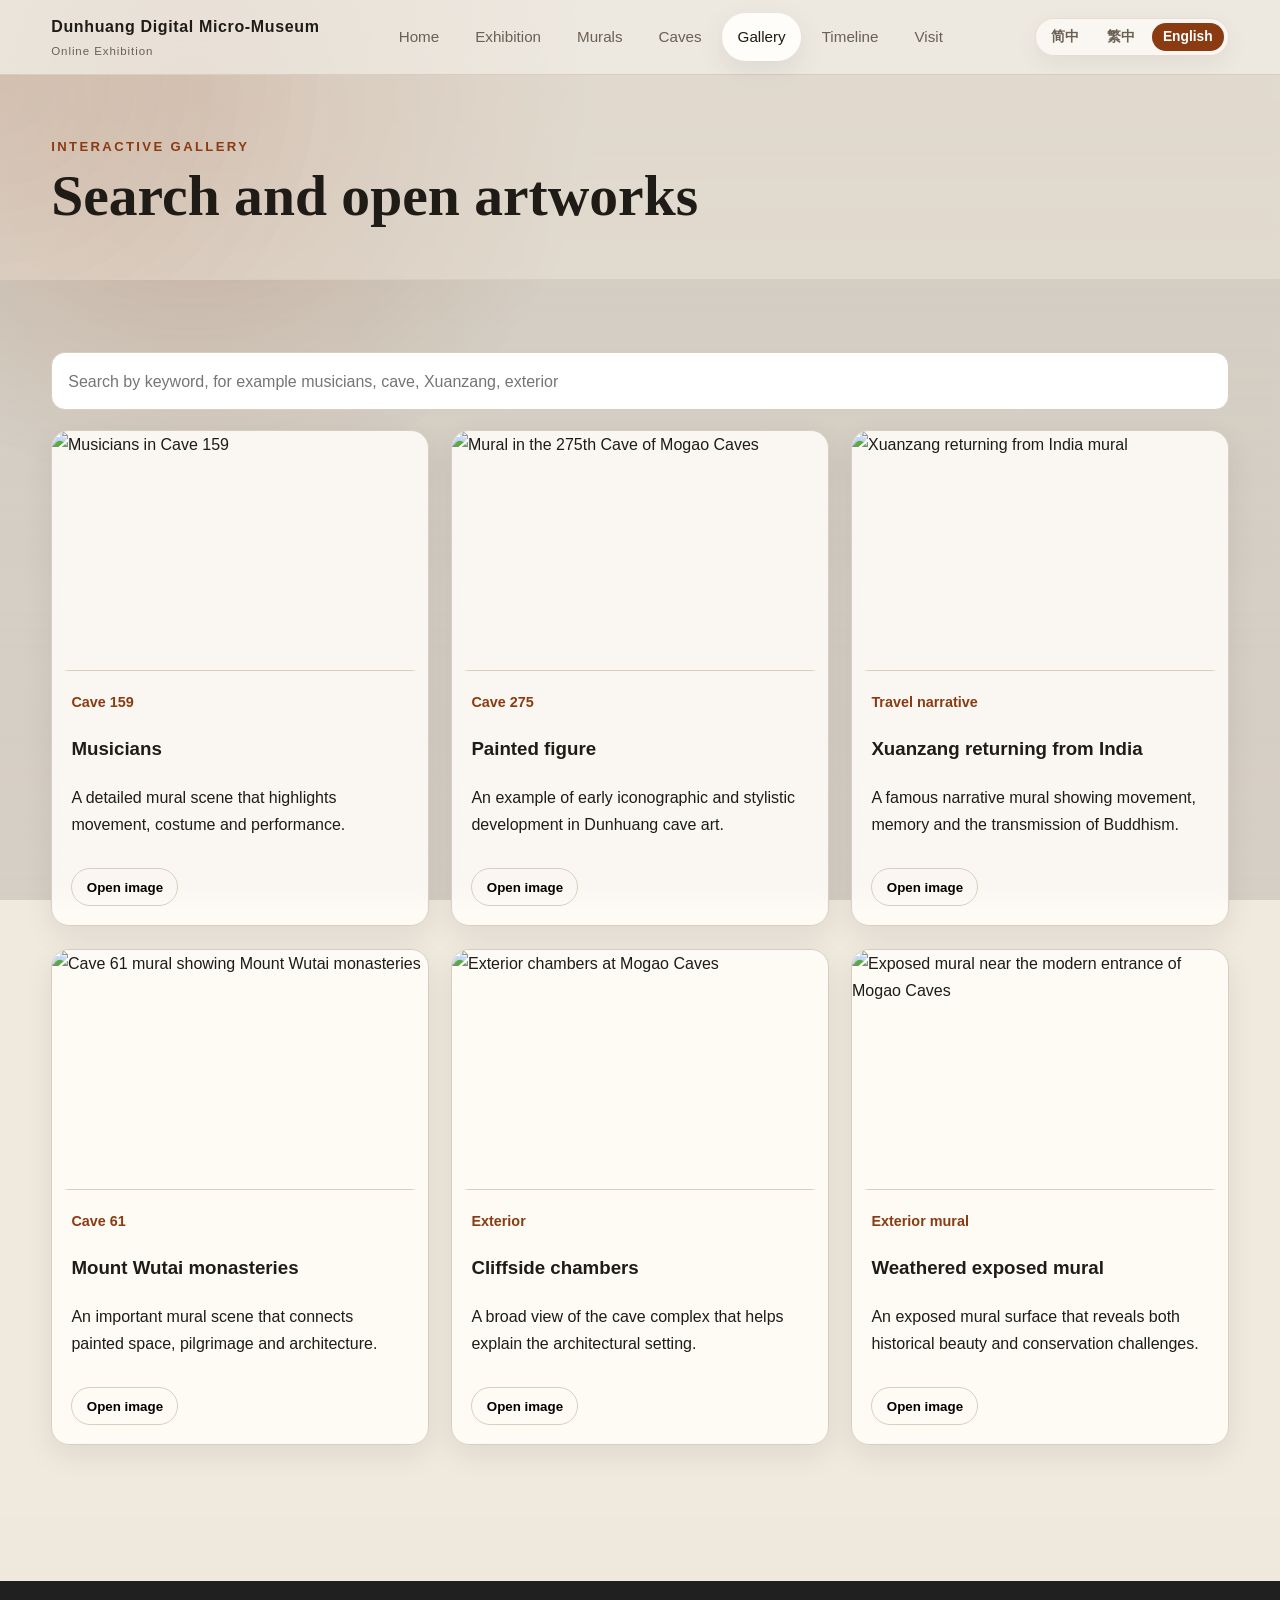
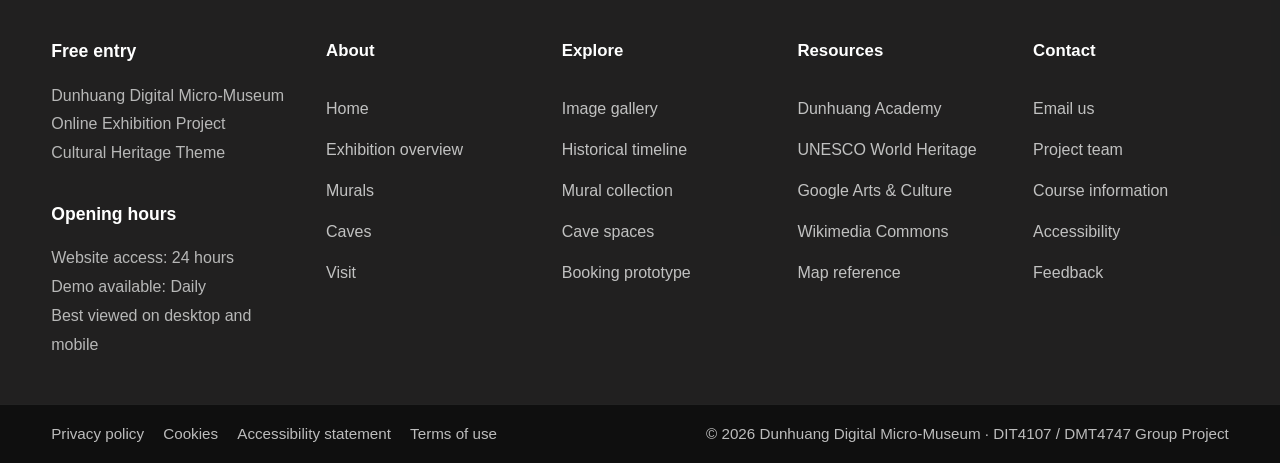
==== commit 2f0a805d: "Add files via upload" ====
--- a/gallery.html
+++ b/gallery.html
@@ -15,7 +15,6 @@
       <div class="container">
         <div class="kicker">Interactive Gallery</div>
         <h1>Search and open artworks</h1>
-        <p>This page adds two functions: a keyword search bar and a lightbox viewer for larger images.</p>
       </div>
     </section>
 
